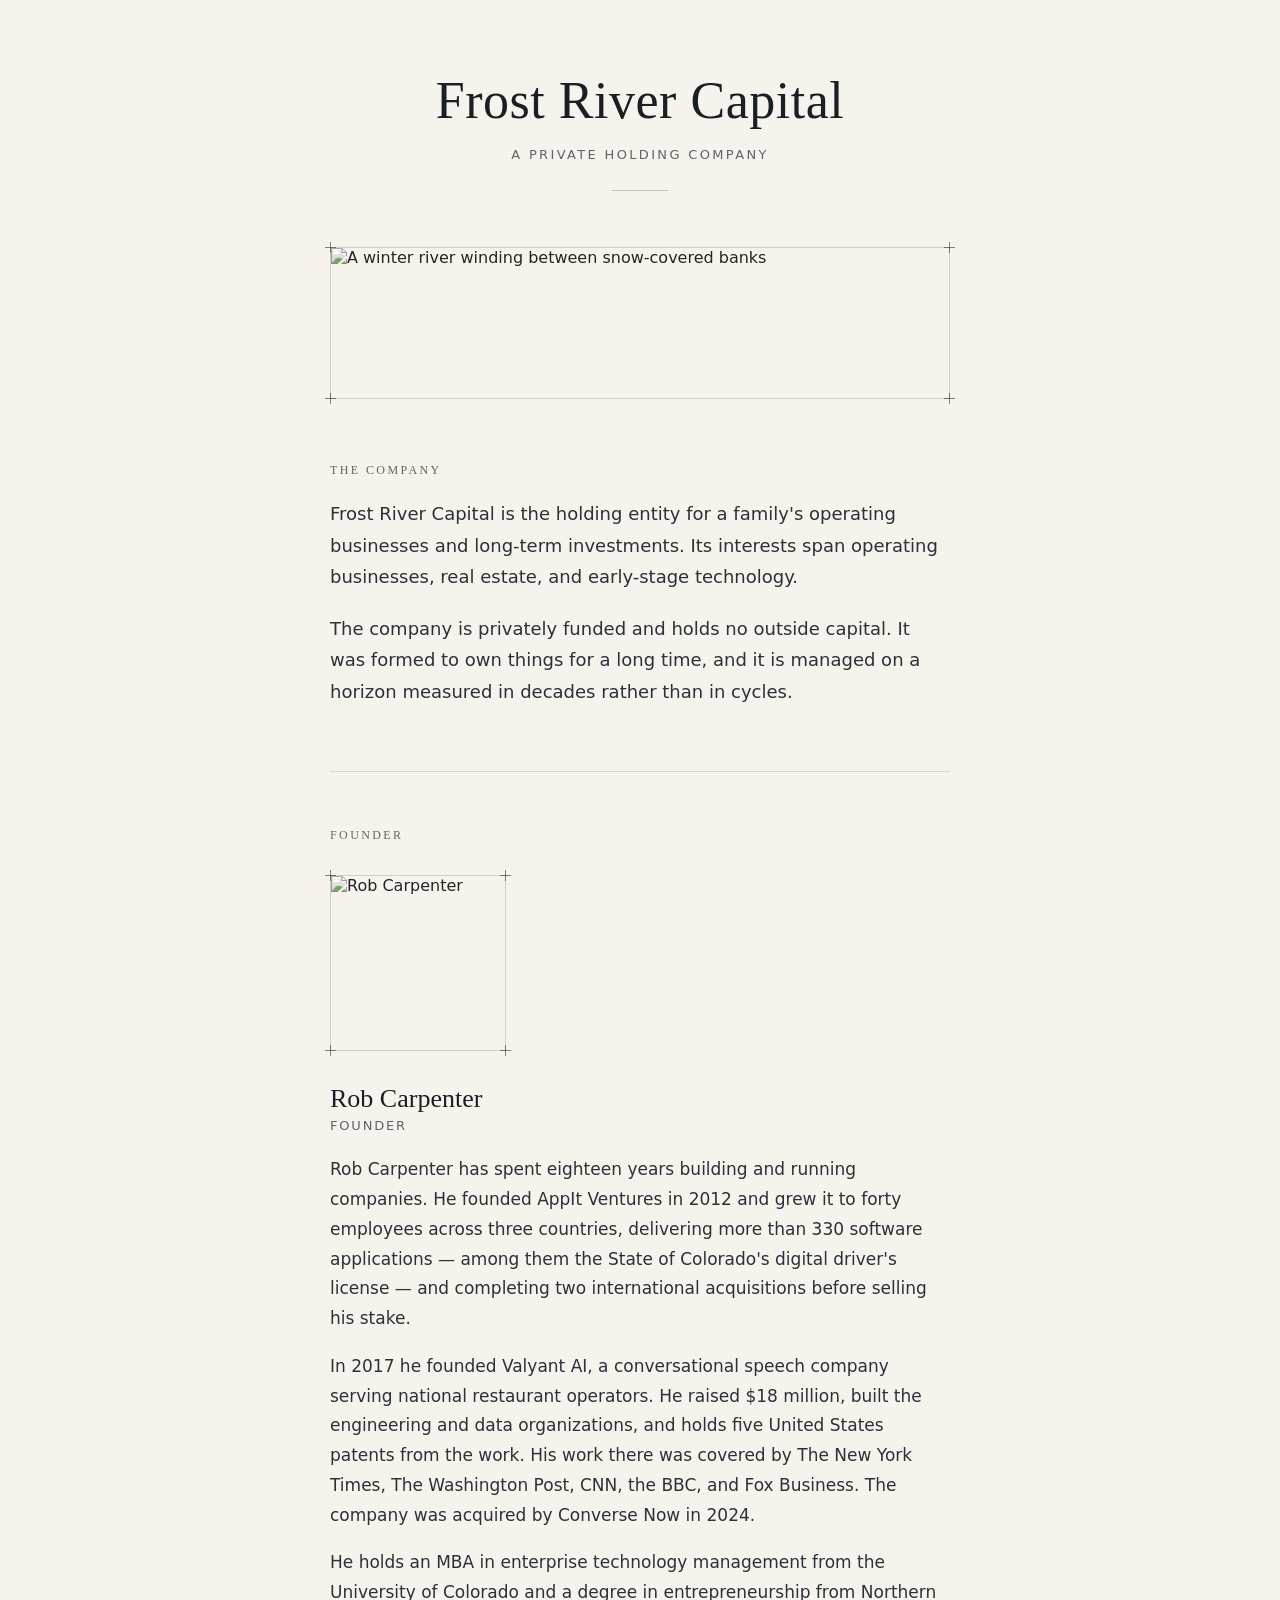
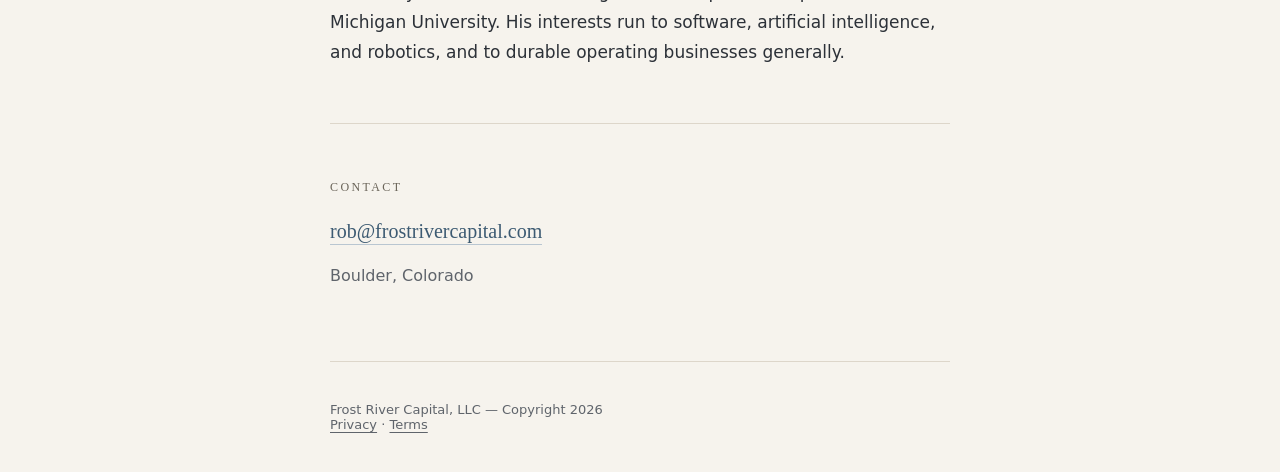
==== index.html @ dd98205c "Add the one-pager Faithful implementation of the frost-river-warm design: 620px column, EB Garamond " ====
<!doctype html>
<html lang="en">
<head>
  <meta charset="utf-8">
  <meta name="viewport" content="width=device-width, initial-scale=1">
  <title>Frost River Capital</title>
  <meta name="description" content="Frost River Capital is a private holding company for a family's operating businesses and long-term investments.">
  <link rel="canonical" href="https://frostrivercapital.com/">
  <meta name="theme-color" content="#f6f3ed">

  <link rel="icon" href="assets/favicon.svg" type="image/svg+xml">
  <link rel="icon" href="assets/favicon-32.png" type="image/png" sizes="32x32">
  <link rel="apple-touch-icon" href="assets/apple-touch-icon.png">

  <meta property="og:type" content="website">
  <meta property="og:site_name" content="Frost River Capital">
  <meta property="og:title" content="Frost River Capital">
  <meta property="og:description" content="A private holding company.">
  <meta property="og:url" content="https://frostrivercapital.com/">
  <meta property="og:image" content="https://frostrivercapital.com/assets/og.png">
  <meta property="og:image:width" content="1200">
  <meta property="og:image:height" content="630">
  <meta property="og:image:alt" content="Frost River Capital — a private holding company">
  <meta name="twitter:card" content="summary_large_image">
  <meta name="twitter:title" content="Frost River Capital">
  <meta name="twitter:description" content="A private holding company.">
  <meta name="twitter:image" content="https://frostrivercapital.com/assets/og.png">

  <link rel="preload" href="assets/fonts/eb-garamond-400-latin.woff2" as="font" type="font/woff2" crossorigin>
  <link rel="preload" href="assets/fonts/barlow-400-latin.woff2" as="font" type="font/woff2" crossorigin>
  <link rel="stylesheet" href="styles.css">
</head>
<body>
  <div class="col">

    <header class="masthead">
      <h1 class="wordmark">Frost River Capital</h1>
      <p class="kicker">A private holding company</p>
      <div class="tick" aria-hidden="true"></div>
    </header>

    <figure class="blueprint band-frame">
      <span class="corner tl" aria-hidden="true"></span><span class="corner tr" aria-hidden="true"></span><span class="corner bl" aria-hidden="true"></span><span class="corner br" aria-hidden="true"></span>
      <img class="band" src="assets/band-1240.jpg" width="1240" height="300"
           alt="A winter river winding between snow-covered banks">
    </figure>

    <main>
      <section class="section-company" aria-labelledby="about">
        <h2 class="label" id="about">The Company</h2>
        <p>Frost River Capital is the holding entity for a family's operating businesses and long-term investments. Its interests span operating businesses, real estate, and early-stage technology.</p>
        <p>The company is privately funded and holds no outside capital. It was formed to own things for a long time, and it is managed on a horizon measured in decades rather than in cycles.</p>
      </section>

      <hr class="rule rule-wide">

      <section class="section-founder" aria-labelledby="founder">
        <h2 class="label" id="founder">Founder</h2>
        <figure class="blueprint portrait-frame">
          <span class="corner tl" aria-hidden="true"></span><span class="corner tr" aria-hidden="true"></span><span class="corner bl" aria-hidden="true"></span><span class="corner br" aria-hidden="true"></span>
          <picture>
            <source srcset="assets/portrait-720.webp" type="image/webp">
            <img class="portrait" src="assets/portrait-720.jpg" width="720" height="720" alt="Rob Carpenter">
          </picture>
        </figure>
        <div>
          <h3 class="founder-name">Rob Carpenter</h3>
          <p class="founder-role">Founder</p>
          <div class="bio">
            <p>Rob Carpenter has spent eighteen years building and running companies. He founded AppIt Ventures in 2012 and grew it to forty employees across three countries, delivering more than 330 software applications — among them the State of Colorado's digital driver's license — and completing two international acquisitions before selling his stake.</p>
            <p>In 2017 he founded Valyant AI, a conversational speech company serving national restaurant operators. He raised $18 million, built the engineering and data organizations, and holds five United States patents from the work. His work there was covered by The New York Times, The Washington Post, CNN, the BBC, and Fox Business. The company was acquired by Converse Now in 2024.</p>
            <p>He holds an MBA in enterprise technology management from the University of Colorado and a degree in entrepreneurship from Northern Michigan University. His interests run to software, artificial intelligence, and robotics, and to durable operating businesses generally.</p>
          </div>
        </div>
      </section>

      <hr class="rule">

      <section class="section-contact" aria-labelledby="contact">
        <h2 class="label" id="contact">Contact</h2>
        <p class="contact-email"><a href="mailto:rob@frostrivercapital.com">rob@frostrivercapital.com</a></p>
        <p class="contact-place">Boulder, Colorado</p>
      </section>
    </main>

    <footer class="site-footer">
      <p>Frost River Capital, LLC — Copyright 2026</p>
      <p class="footer-links"><a href="privacy.html">Privacy</a> &middot; <a href="terms.html">Terms</a></p>
    </footer>

  </div>
</body>
</html>
---- styles.css ----
/* Frost River Capital — hand-written, no build step.
   Palette and type scale come from the approved design (frost-river-warm). */

/* ---------- fonts (self-hosted, OFL-licensed, latin subset) ---------- */
@font-face {
  font-family: 'EB Garamond';
  font-style: normal;
  font-weight: 400;
  font-display: swap;
  src: url('assets/fonts/eb-garamond-400-latin.woff2') format('woff2');
  unicode-range: U+0000-00FF, U+0131, U+0152-0153, U+02BB-02BC, U+02C6, U+02DA,
    U+02DC, U+0304, U+0308, U+0329, U+2000-206F, U+20AC, U+2122, U+2191, U+2193,
    U+2212, U+2215, U+FEFF, U+FFFD;
}
@font-face {
  font-family: 'Barlow';
  font-style: normal;
  font-weight: 400;
  font-display: swap;
  src: url('assets/fonts/barlow-400-latin.woff2') format('woff2');
  unicode-range: U+0000-00FF, U+0131, U+0152-0153, U+02BB-02BC, U+02C6, U+02DA,
    U+02DC, U+0304, U+0308, U+0329, U+2000-206F, U+20AC, U+2122, U+2191, U+2193,
    U+2212, U+2215, U+FEFF, U+FFFD;
}

/* ---------- tokens ---------- */
:root {
  --bg: #f6f3ed;
  --ink: #1b1f24;        /* headings */
  --text: #22262b;       /* default */
  --body: #2c3138;       /* running text */
  --muted: #5f646b;      /* kickers, captions, footer */
  --label: #6a6459;      /* section labels */
  --frame: #d5cec2;      /* image frames */
  --rule: #ddd6ca;       /* horizontal rules */
  --tick: #c9c2b6;       /* short hairline under the wordmark */
  --link: #3c5a72;
  --link-hover: #24384a;
  --link-underline: #b9c6d1;
  --serif: 'EB Garamond', Georgia, 'Times New Roman', serif;
  --sans: 'Barlow', system-ui, -apple-system, 'Segoe UI', sans-serif;
}

/* ---------- base ---------- */
*, *::before, *::after { box-sizing: border-box; }
body {
  margin: 0;
  background: var(--bg);
  color: var(--text);
  font-family: var(--sans);
  -webkit-text-size-adjust: 100%;
}
img { display: block; max-width: 100%; }
figure { margin: 0; }
a { color: var(--link); text-underline-offset: 3px; }
a:hover { color: var(--link-hover); }
:focus { outline: none; }
:focus-visible { outline: 2px solid var(--link); outline-offset: 2px; }
::selection { background: rgba(60, 90, 114, 0.22); }

/* Centered 620px column, 24px gutters (padding sits outside the measure) */
.col {
  box-sizing: content-box;
  max-width: 620px;
  margin-inline: auto;
  padding-inline: 24px;
}

/* ---------- masthead ---------- */
.masthead {
  padding: 72px 0 0;
  text-align: center;
  display: flex;
  flex-direction: column;
  align-items: center;
  gap: 18px;
}
.wordmark {
  margin: 0;
  font-family: var(--serif);
  font-weight: 400;
  font-size: clamp(34px, 9vw, 52px);
  line-height: 1.1;
  letter-spacing: 0.01em;
  color: var(--ink);
}
.kicker {
  margin: 0;
  font-size: 13px;
  letter-spacing: 0.18em;
  text-transform: uppercase;
  color: var(--muted);
}
.tick {
  width: 56px;
  height: 1px;
  background: var(--tick);
  margin-top: 10px;
}

/* ---------- blueprint frames (registration-mark corners) ---------- */
.blueprint {
  position: relative;
  border: 1px solid var(--frame);
}
.corner {
  position: absolute;
  width: 11px;
  height: 11px;
  color: rgba(34, 38, 43, 0.55);
}
.corner::before, .corner::after {
  content: "";
  position: absolute;
  background: currentColor;
}
.corner::before { left: 5px; top: 0; width: 1px; height: 100%; }
.corner::after  { top: 5px; left: 0; width: 100%; height: 1px; }
.corner.tl { top: -6px; left: -6px; }
.corner.tr { top: -6px; right: -6px; }
.corner.bl { bottom: -6px; left: -6px; }
.corner.br { bottom: -6px; right: -6px; }

.band-frame { margin: 56px 0 0; }
.band {
  width: 100%;
  height: 150px;
  object-fit: cover;
  filter: grayscale(0.35) sepia(0.14) contrast(1.02);
}

/* ---------- sections ---------- */
.section-company { padding: 64px 0 0; }
.section-founder { padding: 56px 0 0; display: flex; flex-direction: column; gap: 32px; }
.section-contact { padding: 56px 0 0; }

.label {
  margin: 0 0 20px;
  font-family: var(--serif);
  font-weight: 400;
  font-size: 12px;
  letter-spacing: 0.2em;
  text-transform: uppercase;
  color: var(--label);
}
.section-founder .label { margin-bottom: 0; }

.section-company p {
  margin: 0 0 20px;
  font-size: 18px;
  line-height: 1.75;
  color: var(--body);
  text-wrap: pretty;
}
.section-company p:last-child { margin-bottom: 0; }

.rule {
  border: 0;
  border-top: 1px solid var(--rule);
  margin: 56px 0 0;
}
.rule-wide { margin-top: 64px; }

/* ---------- founder ---------- */
.portrait-frame { width: 176px; }
.portrait {
  width: 100%;
  height: auto;
  filter: grayscale(0.35) sepia(0.18) contrast(1.02);
}
.founder-name {
  margin: 0 0 4px;
  font-family: var(--serif);
  font-weight: 400;
  font-size: 26px;
  line-height: 1.2;
  color: var(--ink);
}
.founder-role {
  margin: 0 0 22px;
  font-size: 13px;
  letter-spacing: 0.14em;
  text-transform: uppercase;
  color: var(--muted);
}
.bio p {
  margin: 0 0 18px;
  font-size: 17px;
  line-height: 1.75;
  color: var(--body);
  text-wrap: pretty;
}
.bio p:last-child { margin-bottom: 0; }

/* ---------- contact ---------- */
.contact-email {
  margin: 0 0 8px;
  font-size: 20px;
  line-height: 1.6;
  font-family: var(--serif);
}
.contact-email a {
  color: var(--link);
  text-decoration: none;
  border-bottom: 1px solid var(--link-underline);
  padding-bottom: 2px;
}
.contact-email a:hover { color: var(--link-hover); border-bottom-color: var(--link-hover); }
.contact-place { margin: 16px 0 0; font-size: 16px; line-height: 1.6; color: var(--muted); }

/* ---------- footer ---------- */
.site-footer {
  margin-top: 72px;
  padding: 40px 0;
  border-top: 1px solid var(--rule);
}
.site-footer p { margin: 0; font-size: 13px; color: var(--muted); }
.footer-links { margin-top: 10px; }
.footer-links a { color: var(--muted); }
.footer-links a:hover { color: var(--link-hover); }

/* ---------- subpages (privacy / terms / 404) ---------- */
.subpage-header { padding: 56px 0 0; text-align: center; }
.subpage-header a {
  font-family: var(--serif);
  font-size: 24px;
  color: var(--ink);
  text-decoration: none;
}
.subpage-header a:hover { color: var(--link-hover); }
.legal { padding: 56px 0 0; }
.legal h1 {
  margin: 0 0 6px;
  font-family: var(--serif);
  font-weight: 400;
  font-size: 34px;
  line-height: 1.15;
  color: var(--ink);
}
.legal .updated { margin: 0 0 8px; font-size: 14px; color: var(--muted); }
.legal h2 {
  margin: 40px 0 10px;
  font-family: var(--serif);
  font-weight: 400;
  font-size: 22px;
  line-height: 1.25;
  color: var(--ink);
}
.legal p {
  margin: 0 0 14px;
  font-size: 16px;
  line-height: 1.7;
  color: var(--body);
  text-wrap: pretty;
}
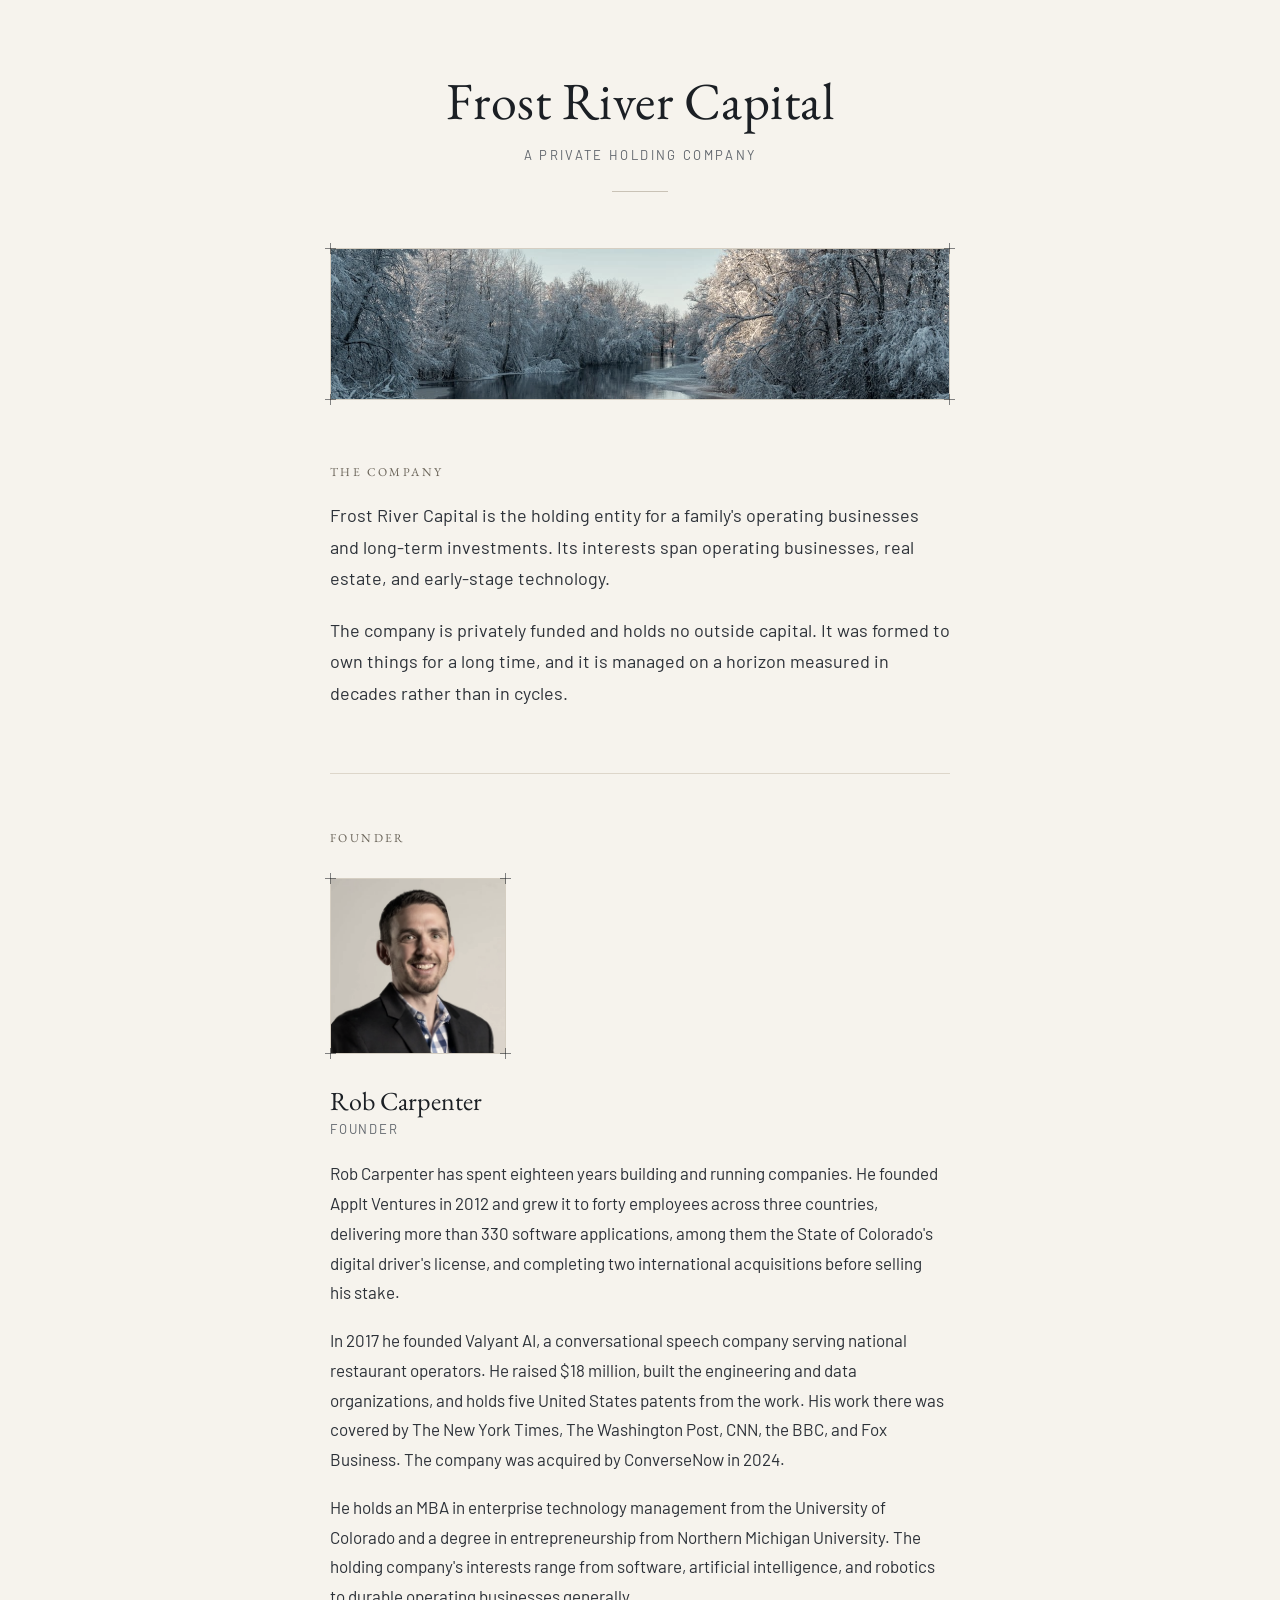
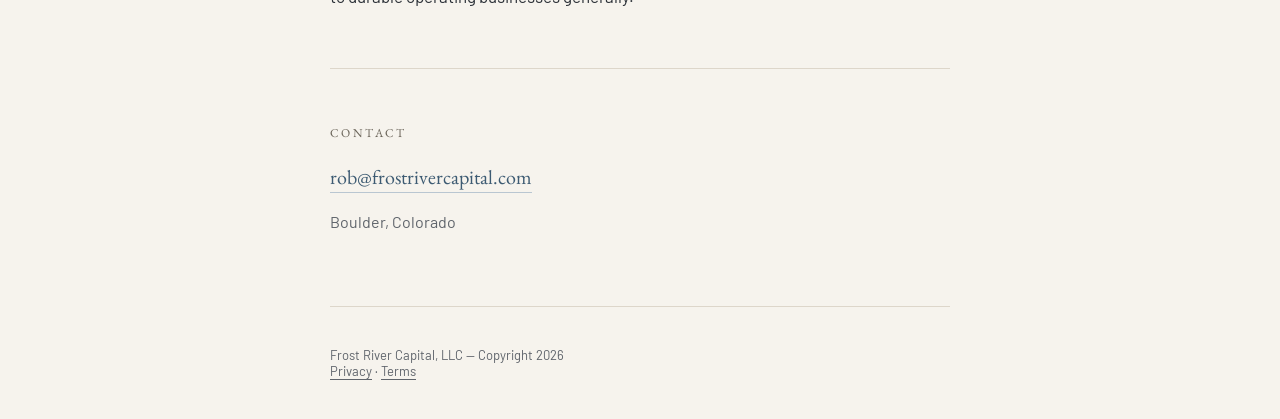
==== commit 676aff84: "Copy edits: ConverseNow, commas for dashes, holding-company interests Also bump the Privacy and Term" ====
--- a/index.html
+++ b/index.html
@@ -67,9 +67,9 @@
           <h3 class="founder-name">Rob Carpenter</h3>
           <p class="founder-role">Founder</p>
           <div class="bio">
-            <p>Rob Carpenter has spent eighteen years building and running companies. He founded AppIt Ventures in 2012 and grew it to forty employees across three countries, delivering more than 330 software applications — among them the State of Colorado's digital driver's license — and completing two international acquisitions before selling his stake.</p>
-            <p>In 2017 he founded Valyant AI, a conversational speech company serving national restaurant operators. He raised $18 million, built the engineering and data organizations, and holds five United States patents from the work. His work there was covered by The New York Times, The Washington Post, CNN, the BBC, and Fox Business. The company was acquired by Converse Now in 2024.</p>
-            <p>He holds an MBA in enterprise technology management from the University of Colorado and a degree in entrepreneurship from Northern Michigan University. His interests run to software, artificial intelligence, and robotics, and to durable operating businesses generally.</p>
+            <p>Rob Carpenter has spent eighteen years building and running companies. He founded AppIt Ventures in 2012 and grew it to forty employees across three countries, delivering more than 330 software applications, among them the State of Colorado's digital driver's license, and completing two international acquisitions before selling his stake.</p>
+            <p>In 2017 he founded Valyant AI, a conversational speech company serving national restaurant operators. He raised $18 million, built the engineering and data organizations, and holds five United States patents from the work. His work there was covered by The New York Times, The Washington Post, CNN, the BBC, and Fox Business. The company was acquired by ConverseNow in 2024.</p>
+            <p>He holds an MBA in enterprise technology management from the University of Colorado and a degree in entrepreneurship from Northern Michigan University. The holding company's interests range from software, artificial intelligence, and robotics to durable operating businesses generally.</p>
           </div>
         </div>
       </section>
